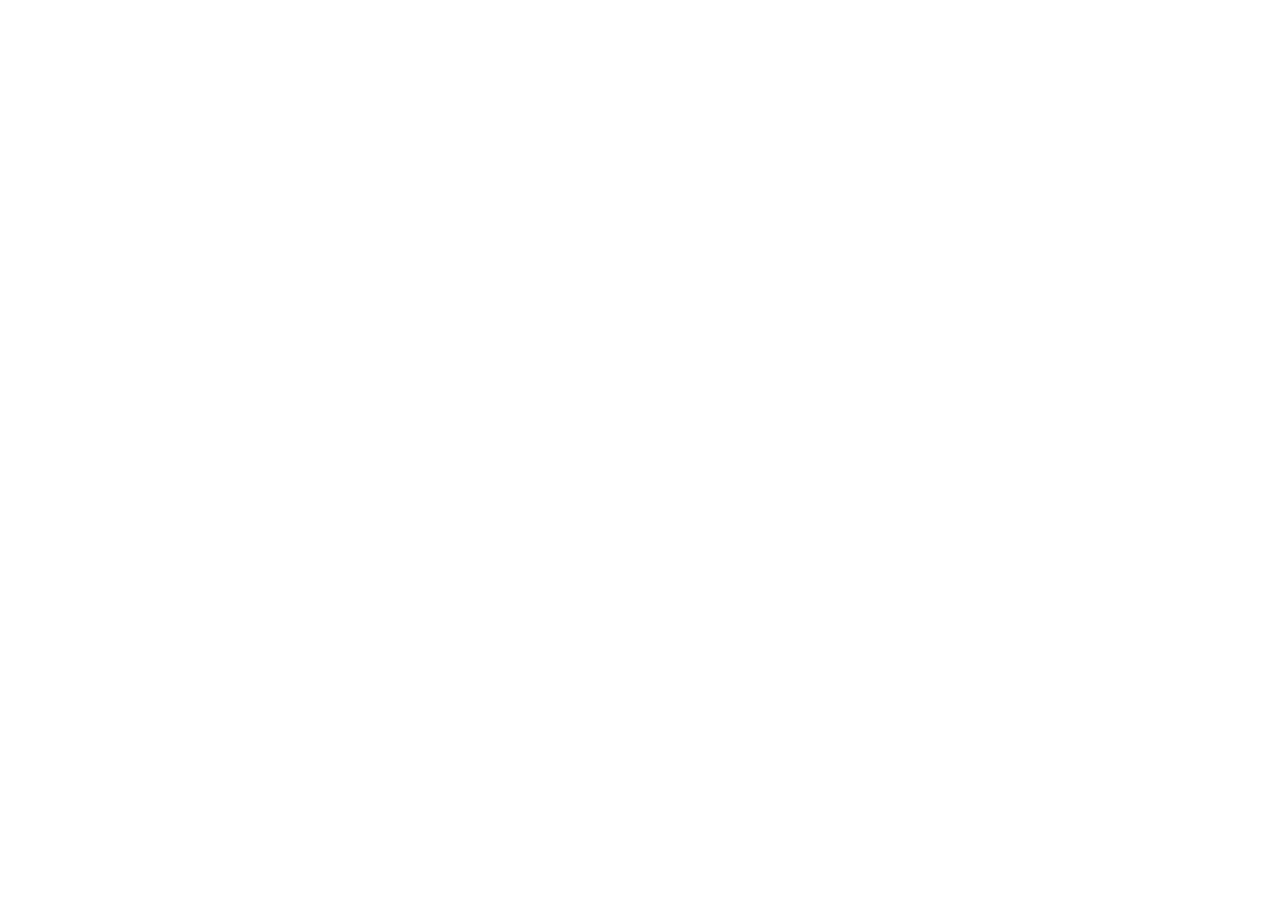
==== personal-profile-card/index.html @ 2194f4db "initialize personal profile card project" ====
<!DOCTYPE html>
<html lang="en">
<head>
  <meta charset="UTF-8">
  <meta name="viewport" content="width=device-width, initial-scale=1.0">
  <title>personal profile card project</title>
</head>
<body>
  
</body>
</html>
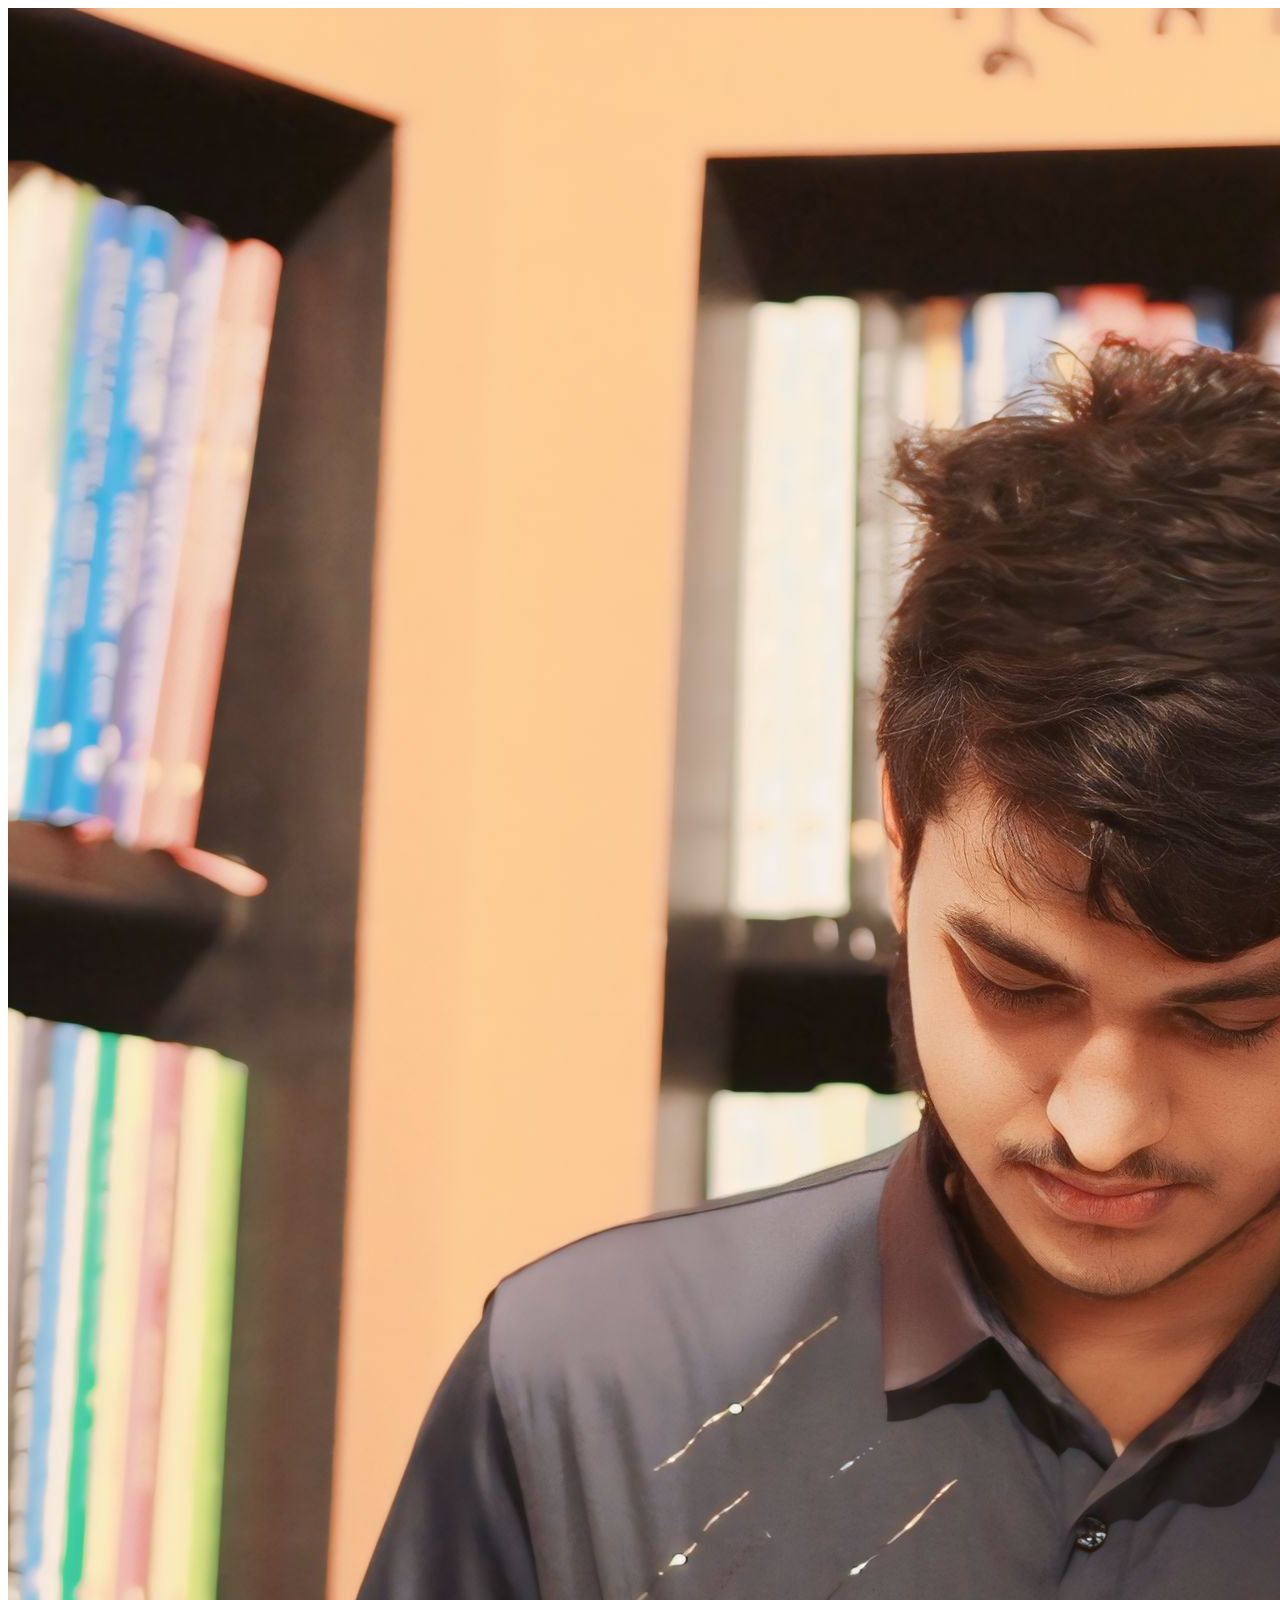
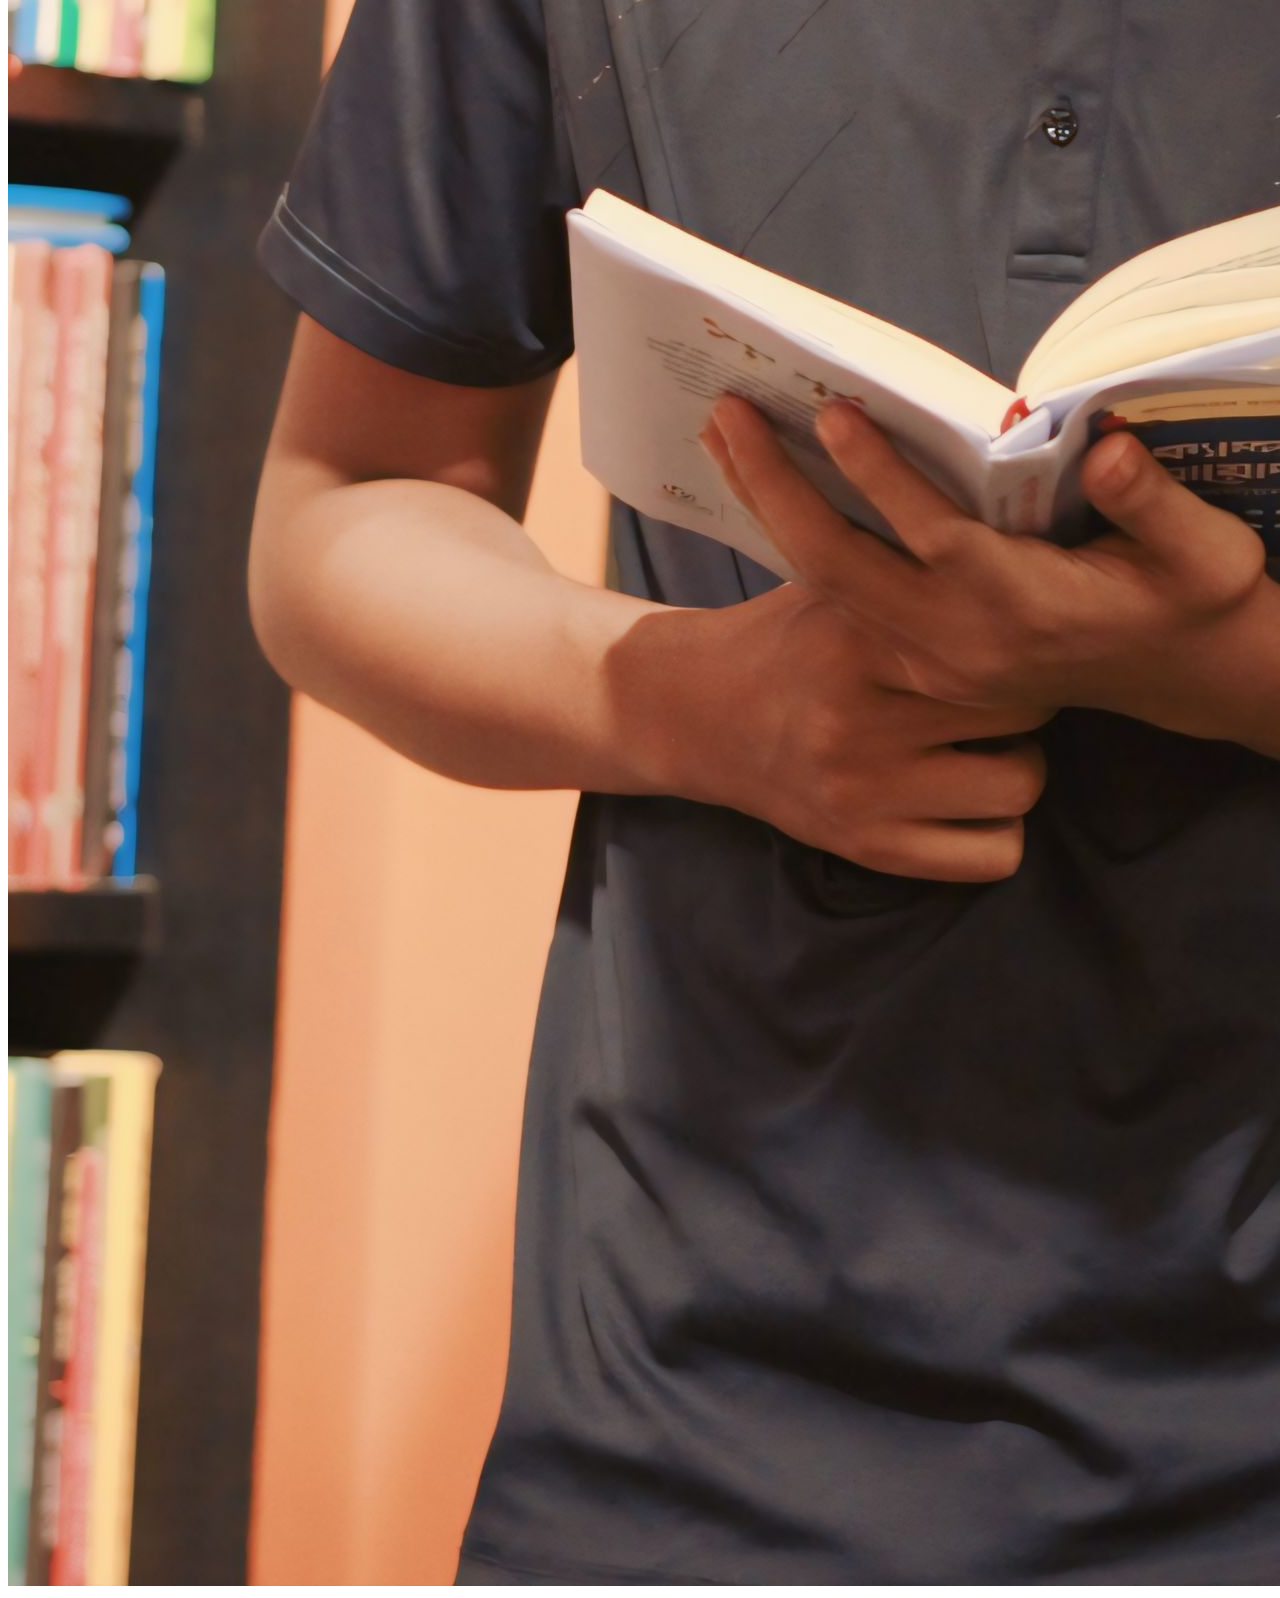
==== commit 34a60b75: "add student profile image" ====
--- a/personal-profile-card/index.html
+++ b/personal-profile-card/index.html
@@ -4,8 +4,9 @@
   <meta charset="UTF-8">
   <meta name="viewport" content="width=device-width, initial-scale=1.0">
   <title>personal profile card project</title>
+  <link rel="stylesheet" href="style.css">
 </head>
 <body>
-  
+  <img src="me.jpg" alt="profile image" class="student-image">
 </body>
 </html>
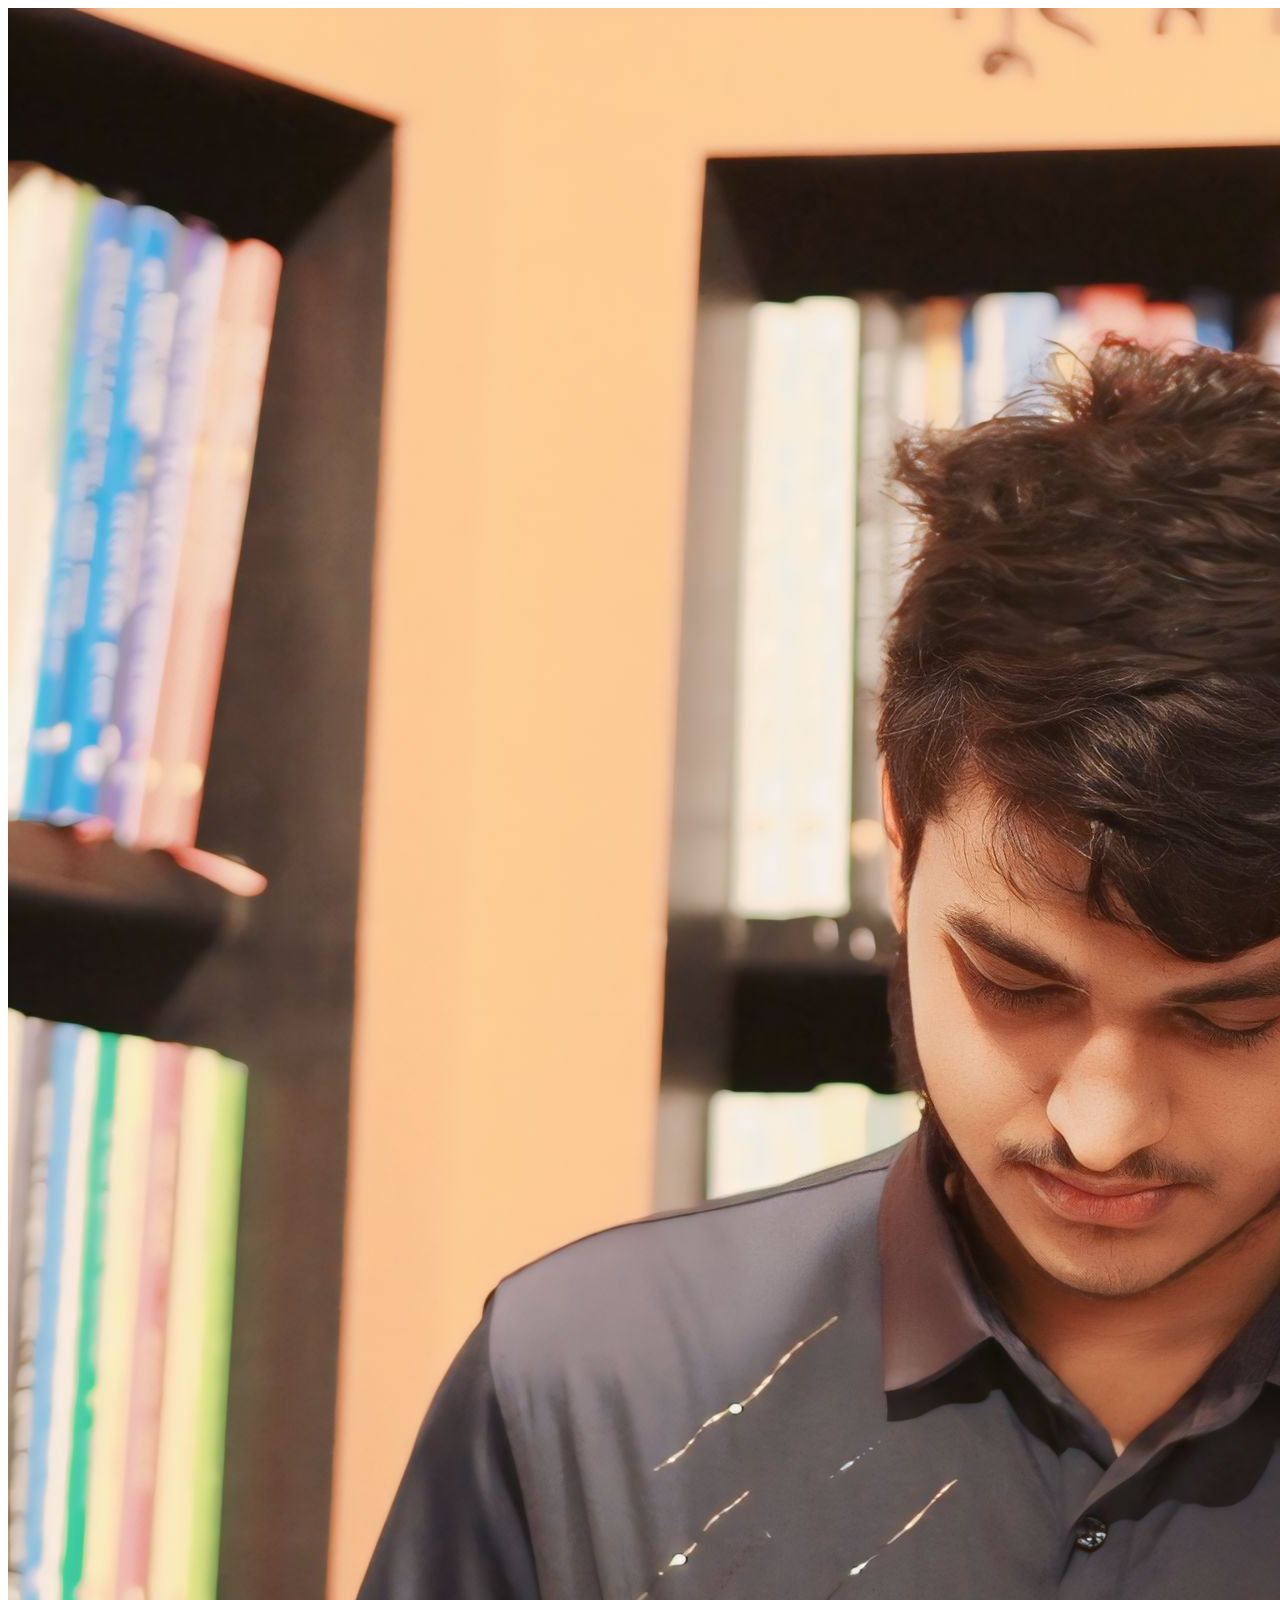
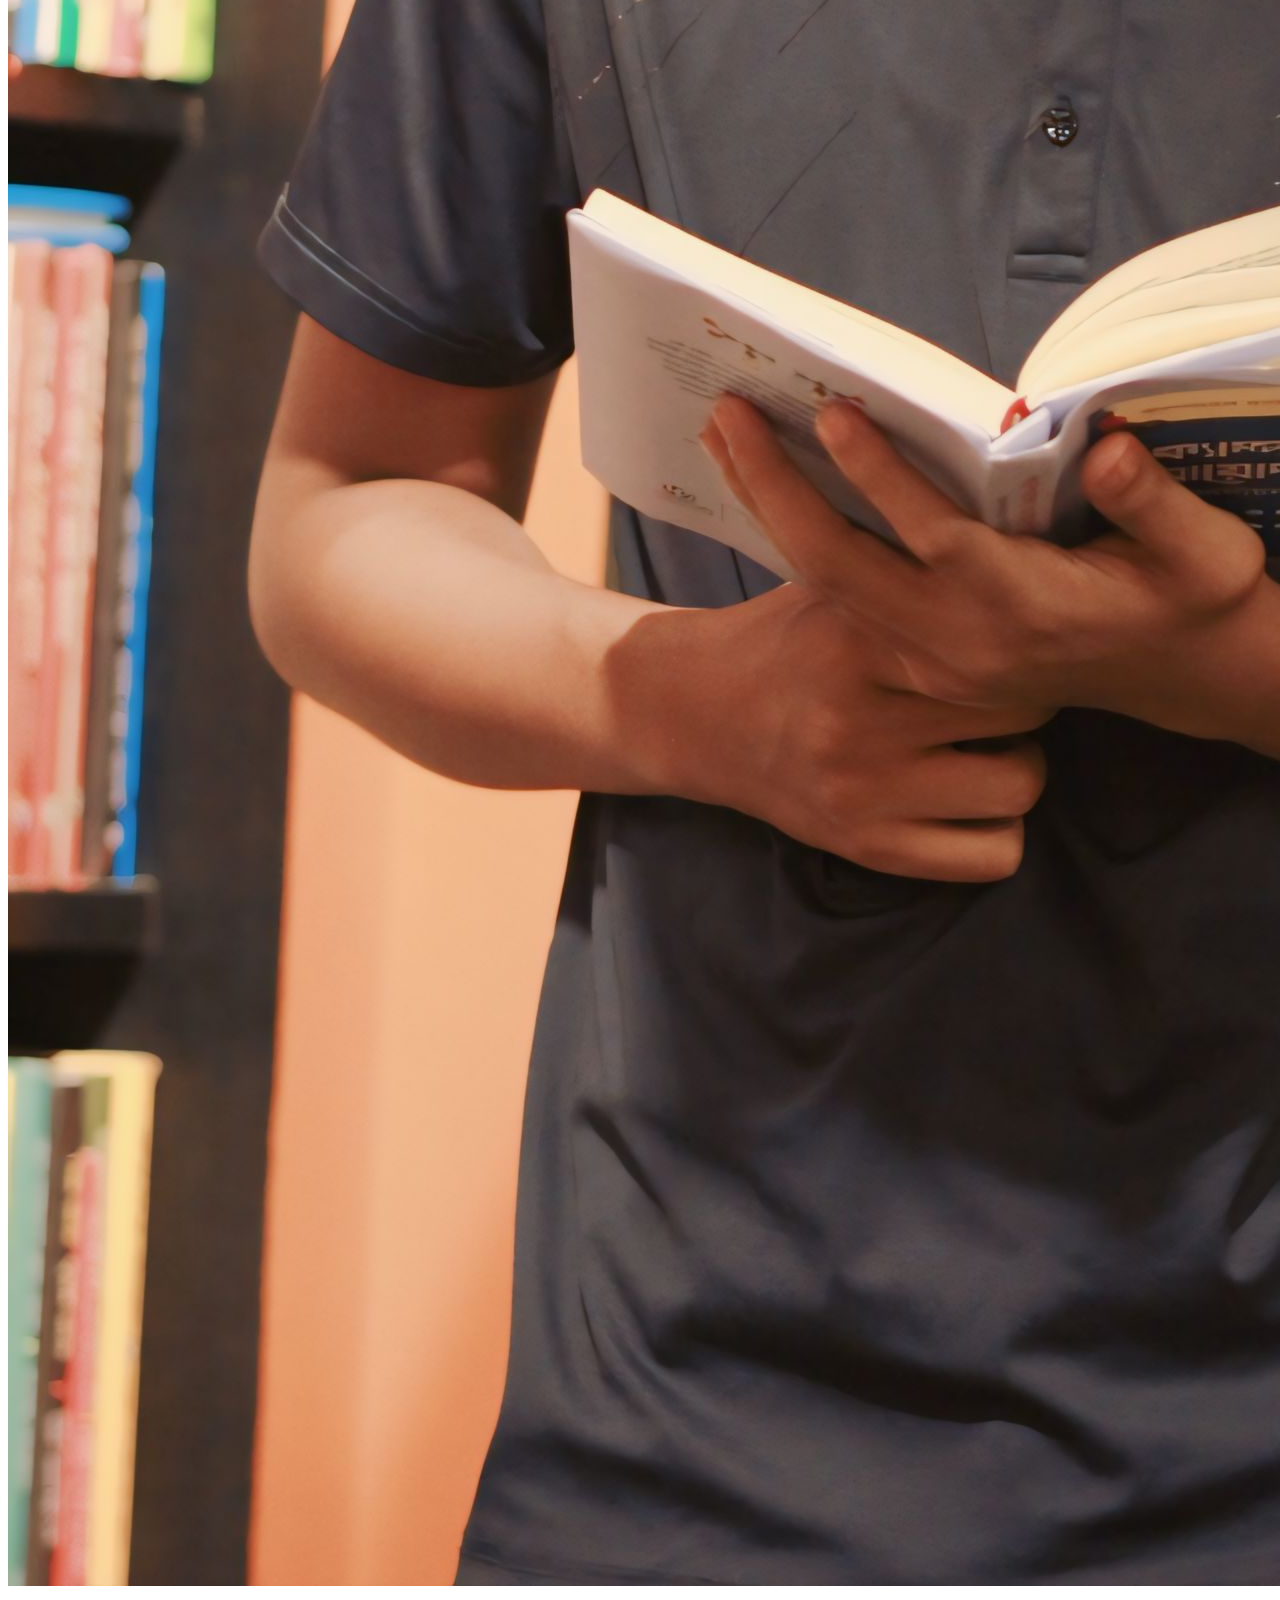
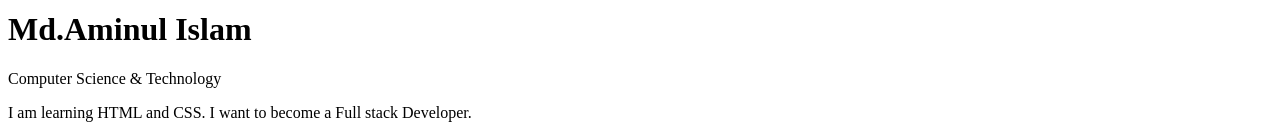
==== commit 7fbead28: "add student name ,student title and student description" ====
--- a/personal-profile-card/index.html
+++ b/personal-profile-card/index.html
@@ -8,5 +8,10 @@
 </head>
 <body>
   <img src="me.jpg" alt="profile image" class="student-image">
+  <h1 class="student-name">
+    Md.Aminul Islam 
+  </h1>
+  <p class="student-title">Computer Science & Technology</p>
+  <p class="Student-description">I am learning HTML and CSS. I want to become a Full stack Developer.</p>
 </body>
 </html>
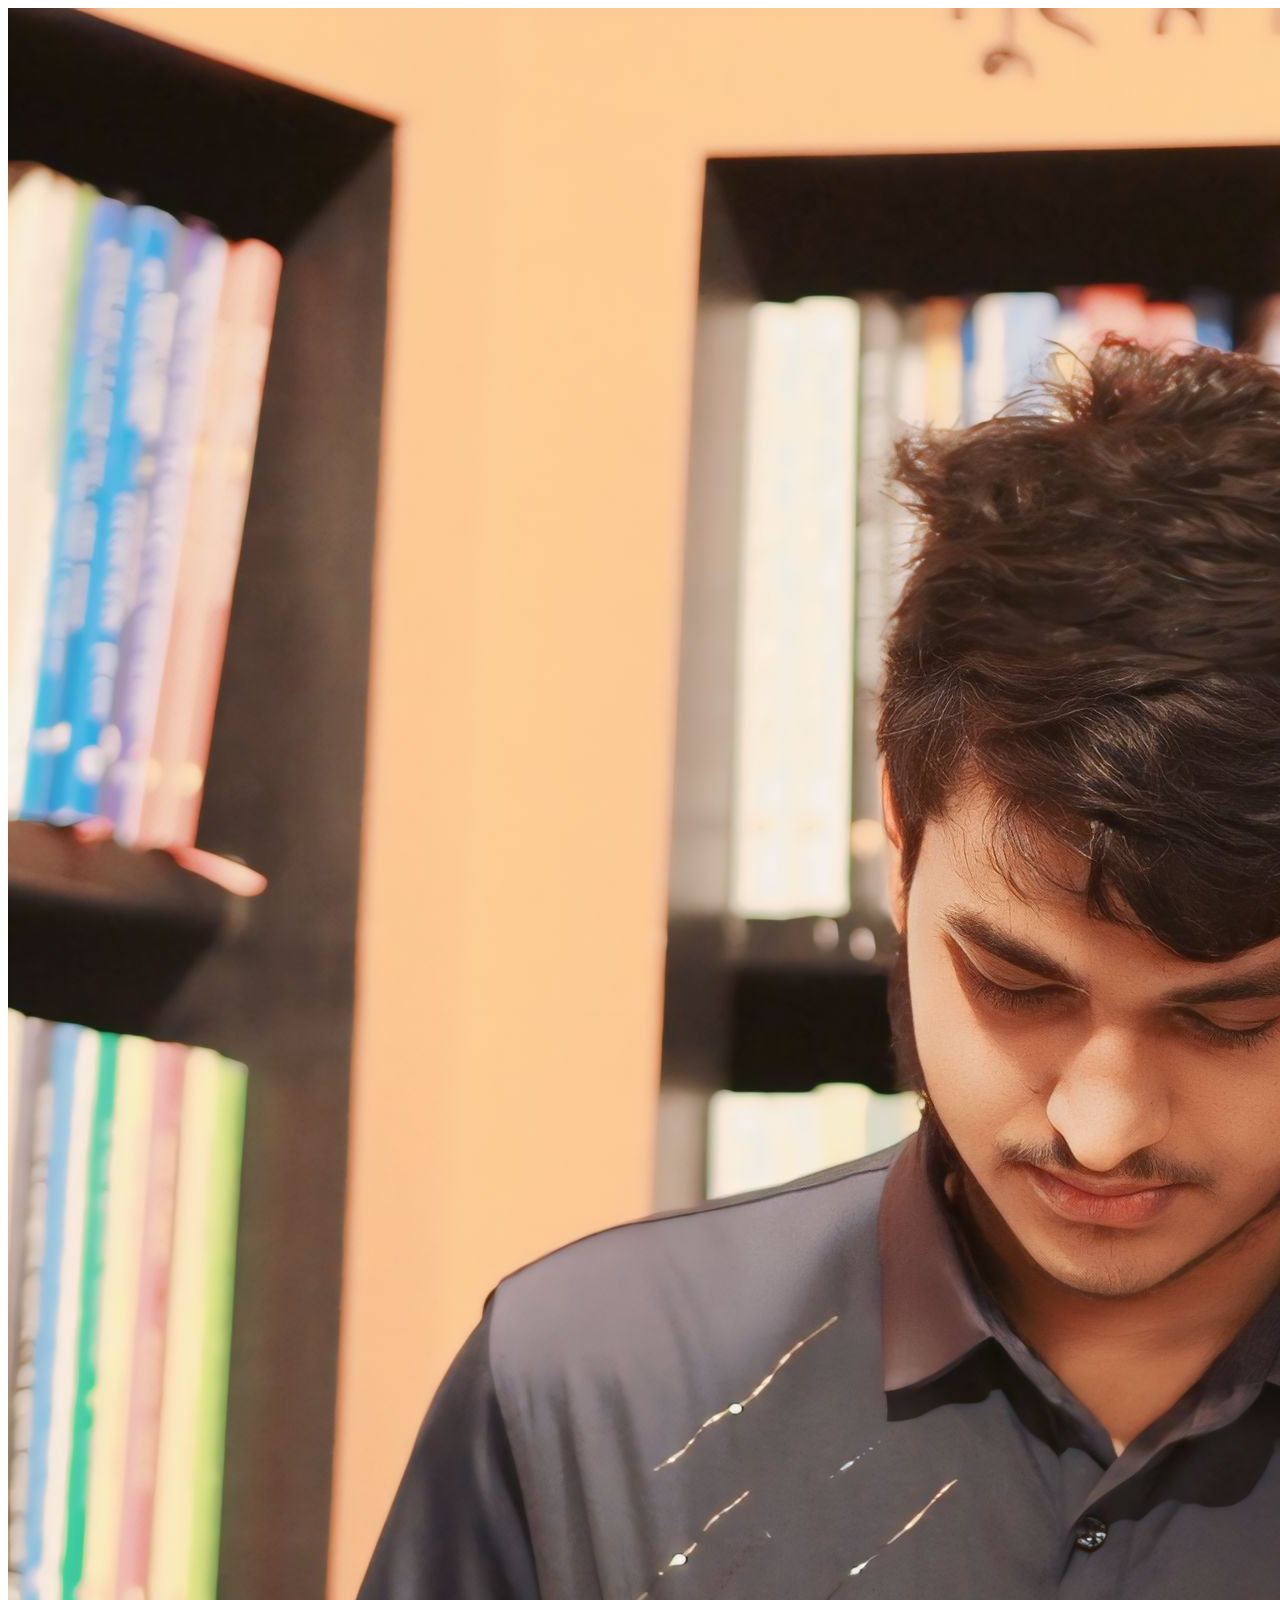
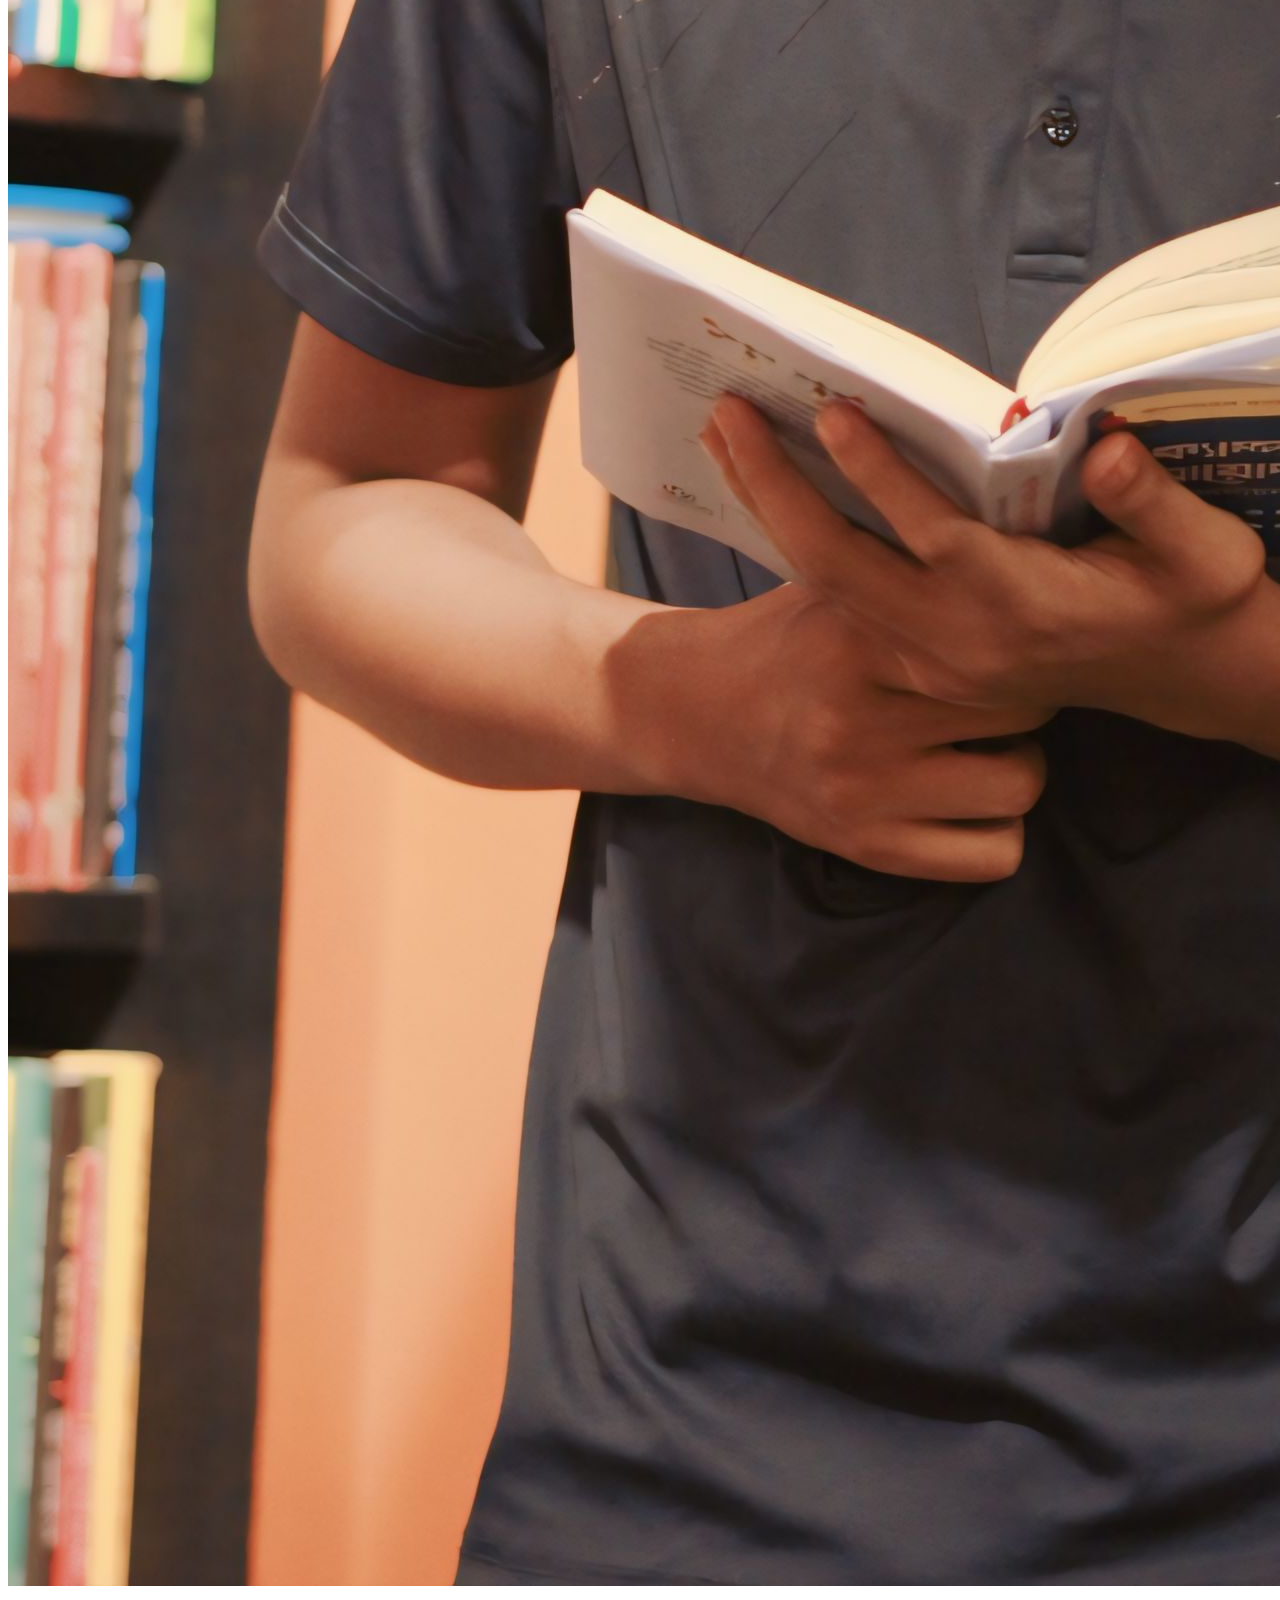
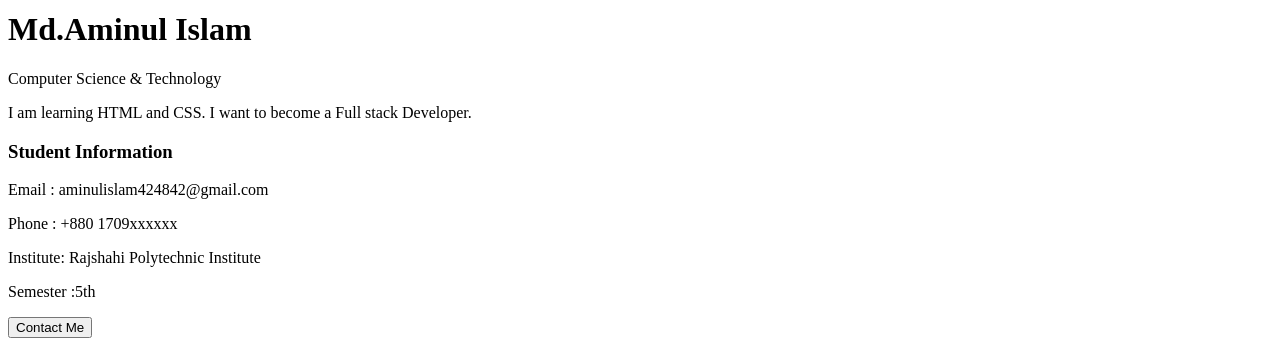
==== commit e32b209c: "student info and button" ====
--- a/personal-profile-card/index.html
+++ b/personal-profile-card/index.html
@@ -13,5 +13,11 @@
   </h1>
   <p class="student-title">Computer Science & Technology</p>
   <p class="Student-description">I am learning HTML and CSS. I want to become a Full stack Developer.</p>
+  <h3 class="student-info">Student Information</h3>
+  <p class="email">Email : aminulislam424842@gmail.com</p>
+  <p class="phone">Phone : +880 1709xxxxxx</p>
+  <p class="institute">Institute: Rajshahi Polytechnic Institute</p>
+  <p class="semester">Semester :5th</p>
+  <button class="btn">Contact Me</button>
 </body>
 </html>
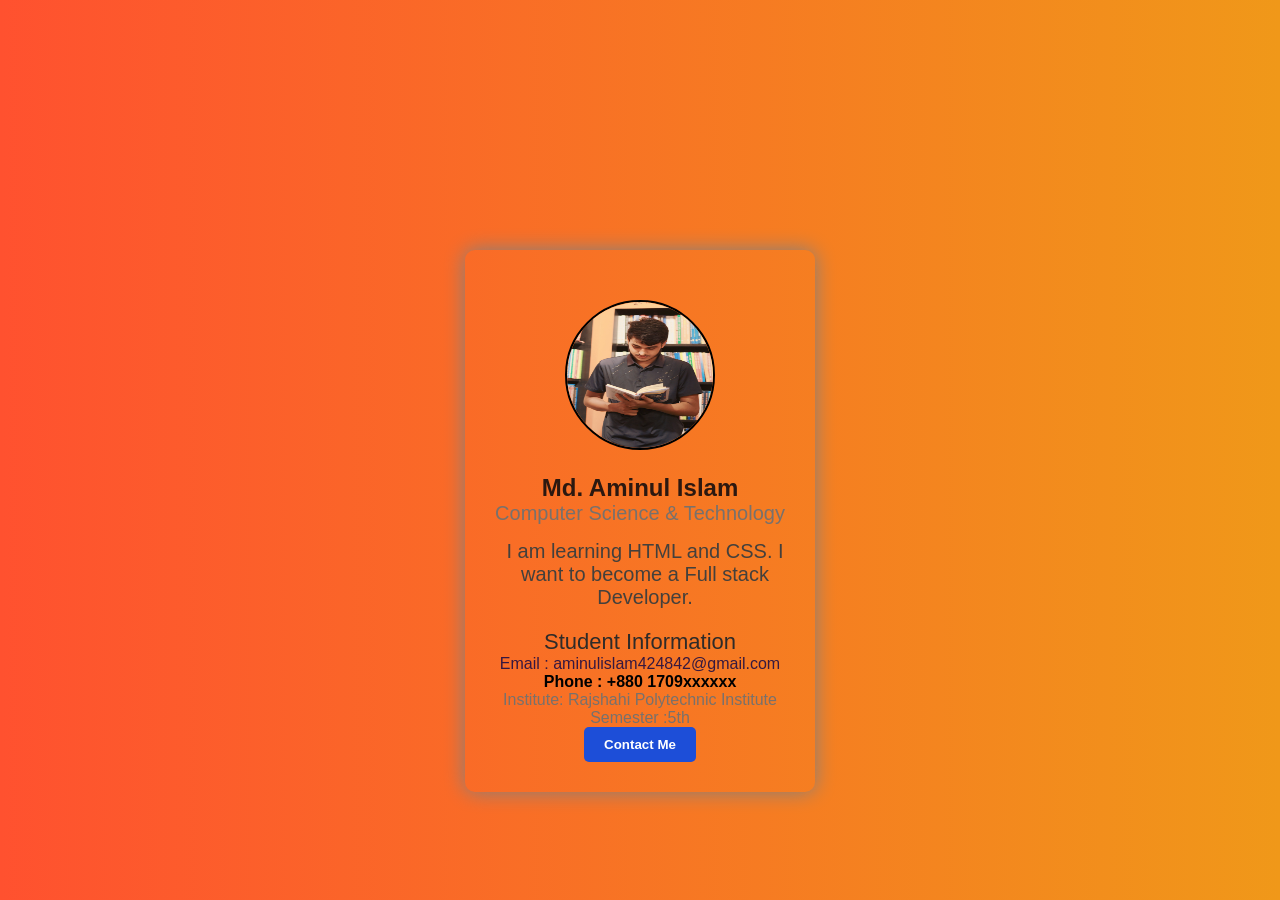
==== commit 0764ad18: "style: complete student profile page styling" ====
--- a/personal-profile-card/index.html
+++ b/personal-profile-card/index.html
@@ -7,9 +7,10 @@
   <link rel="stylesheet" href="style.css">
 </head>
 <body>
-  <img src="me.jpg" alt="profile image" class="student-image">
+  <div class="card">
+    <img src="me.jpg" alt="profile image" class="student-image">
   <h1 class="student-name">
-    Md.Aminul Islam 
+    Md. Aminul Islam
   </h1>
   <p class="student-title">Computer Science & Technology</p>
   <p class="Student-description">I am learning HTML and CSS. I want to become a Full stack Developer.</p>
@@ -19,5 +20,7 @@
   <p class="institute">Institute: Rajshahi Polytechnic Institute</p>
   <p class="semester">Semester :5th</p>
   <button class="btn">Contact Me</button>
+  </div>
+  
 </body>
 </html>
--- a/personal-profile-card/style.css
+++ b/personal-profile-card/style.css
@@ -0,0 +1,67 @@
+* {
+  margin: 0;
+  padding: 0;
+  box-sizing: border-box;
+}
+body {
+  background: linear-gradient(to right, #ff512f, #f09819);
+  font-family: Arial, sans-serif;
+  text-align: center;
+  margin-top: 250px;
+}
+.card{
+    width:350px;
+    margin:auto;
+    padding:20px;
+    border-radius:10px;
+    box-shadow:0 0 20px gray;
+    padding: 30px;
+}
+.student-image {
+  height: 150px;
+  width: 150px;
+  border-radius: 50%;
+  border: 2px solid black;
+  margin-top: 20px;
+  margin-bottom: 20px;
+}
+.student-name {
+  color: #2c1810;;
+  font-size: 24px;
+  font-weight: 700;
+}
+.student-title {
+  color: #78716C;
+  font-size: 20px;
+  font-weight: 500;
+}
+.Student-description {
+  color: #44403C;
+  font-size: 20px;
+  font-weight: 400;
+  width: 300px;
+  margin: 15px auto;
+}
+.student-info{
+color: #2e2b29;
+font-size: 22px;
+font-weight: 500;
+margin-top: 20px;
+}
+.email {
+  color :rgba(8, 3, 71, 0.808);
+}
+.phone{
+  font-weight: bold;
+}
+.institute , .semester{
+  color: #78716C;
+}
+.btn{
+    padding: 10px 20px;
+    border: none;
+    border-radius: 5px;
+    background-color: #1D4ED8;
+    color: white;
+    font-weight: bold;
+}
